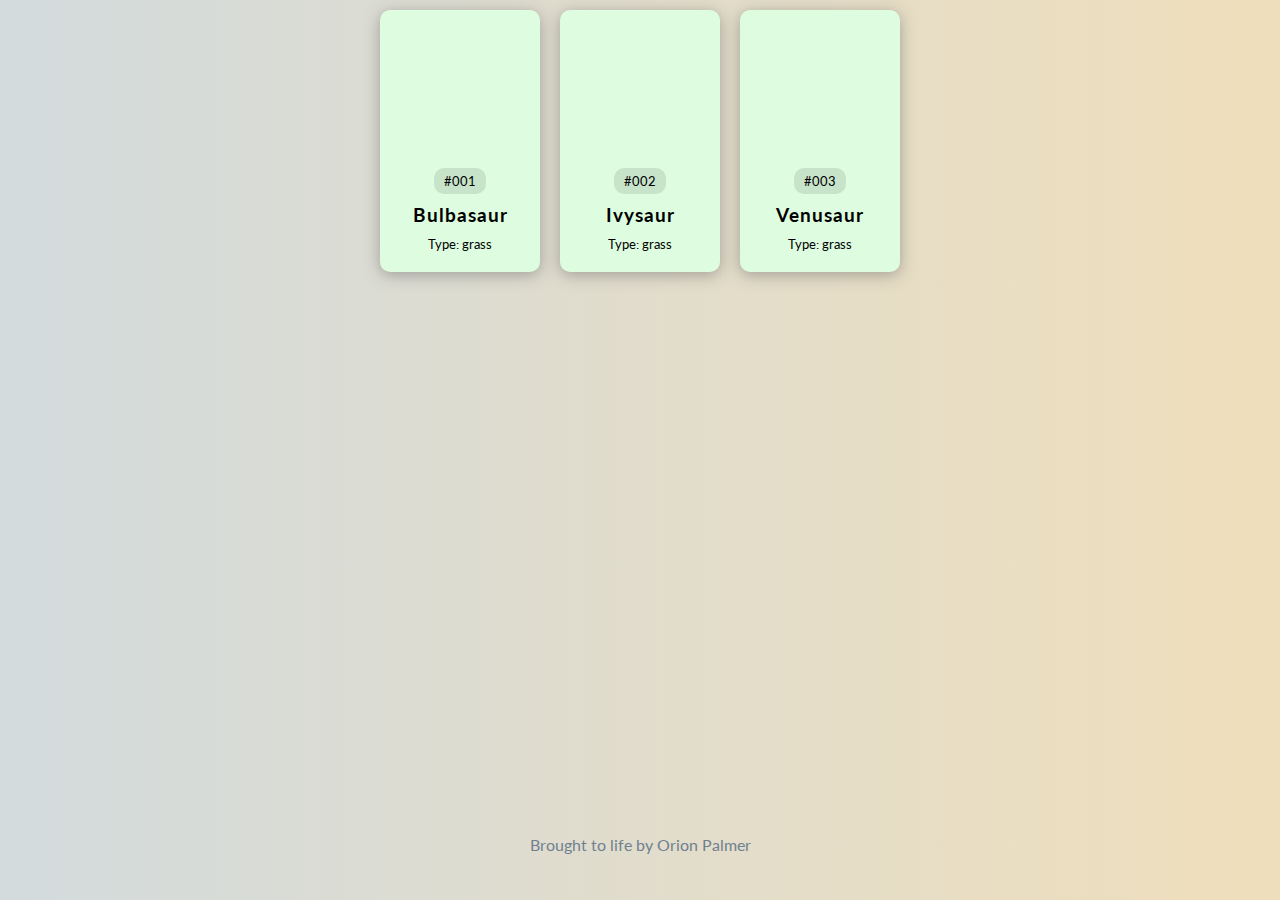
==== hardcode.html @ d0fdd6ea "Files uploaded" ====
<!DOCTYPE html>
<html lang="en">

<head>
    <meta charset="UTF-8">
    <meta http-equiv="X-UA-Compatible" content="IE=edge">
    <meta name="viewport" content="width=device-width, initial-scale=1.0">
    <link rel="stylesheet" href="styles.css">
    <title>Pokedex</title>
</head>

<body>
    <div class="poke-contianer" id="poke-container">
        <div class="pokemon" style="background-color: rgb(222,253,224)">
            <div class="img-container">
                <img src="https://raw.githubusercontent.com/PokeAPI/sprites/master/sprites/pokemon/other/dream-world/27.svg" alt="">
            </div>
            <div class="info">
                <span class="number">#001</span>
                <h3 class="name">Bulbasaur</h3>
                <small class="type">Type: <span>grass</span></small>
            </div>
        </div>
        <div class="pokemon" style="background-color: rgb(222,253,224)">
            <div class="img-container">
                <img src="https://raw.githubusercontent.com/PokeAPI/sprites/master/sprites/pokemon/other/dream-world/1.svg" alt="">
            </div>
            <div class="info">
                <span class="number">#002</span>
                <h3 class="name">Ivysaur</h3>
                <small class="type">Type: <span>grass</span></small>
            </div>
        </div>
        <div class="pokemon" style="background-color: rgb(222,253,224)">
            <div class="img-container">
                <img src="https://raw.githubusercontent.com/PokeAPI/sprites/master/sprites/pokemon/other/dream-world/28.svg" alt="">
            </div>
            <div class="info">
                <span class="number">#003</span>
                <h3 class="name">Venusaur</h3>
                <small class="type">Type: <span>grass</span></small>
            </div>
        </div>
    </div>

    <!-- Design inspired by this Dribbble shot: https://dribbble.com/shots/5611109--Pokemon -->
    <script src="script.js"></script>
</body>

<footer>
    <p>Brought to life by Orion Palmer</p>
</footer>

</html>
---- styles.css ----
@import url('https://fonts.googleapis.com/css2?family=Lato:wght@300;400&display=swap');
* {
    box-sizing: border-box;
}

body {
    font-family: 'Lato', sans-serif;
    background: #efefbb;
    background: linear-gradient(to right, #d3dbdd, #efdebb);
    display: flex;
    flex-direction: column;
    align-items: center;
    justify-content: center;
    margin: 0;
}

h1 {
    letter-spacing: 3px;
}

#poke-container {
    display: flex;
    flex-wrap: wrap;
    align-items: space-between;
    justify-content: center;
    margin: 0 auto;
    max-width: 1200px;
}

.pokemon {
    background-color: #eee;
    border-radius: 10px;
    box-shadow: 0 3px 15px rgba(100,100,100,0.5);
    margin: 10px;
    padding: 20px;
    text-align: center;
}

.pokemon .img-container {
    background-color: (255, 255, 255, 0.6);
    border-radius: 50%;
    width: 120px;
    height: 120px;
    text-align: center;
}

.pokemon .img-container img {
    max-width: 80%;
    margin-top: 20px;
}

.pokemon .info {
    margin-top: 20px;
}

.pokemon .info .number {
    background-color: rgba(0,0,0,0.1);
    padding: 5px 10px;
    border-radius: 10px;
    font-size: 0.8em;
}

.pokemon .info .name {
    margin: 15px 0 7px;
    letter-spacing: 1px;
}

footer {
    color: slategray;
    width: 100%;
    position: absolute;
    text-align: center;
    bottom: 30px;
    z-index: -1;
}
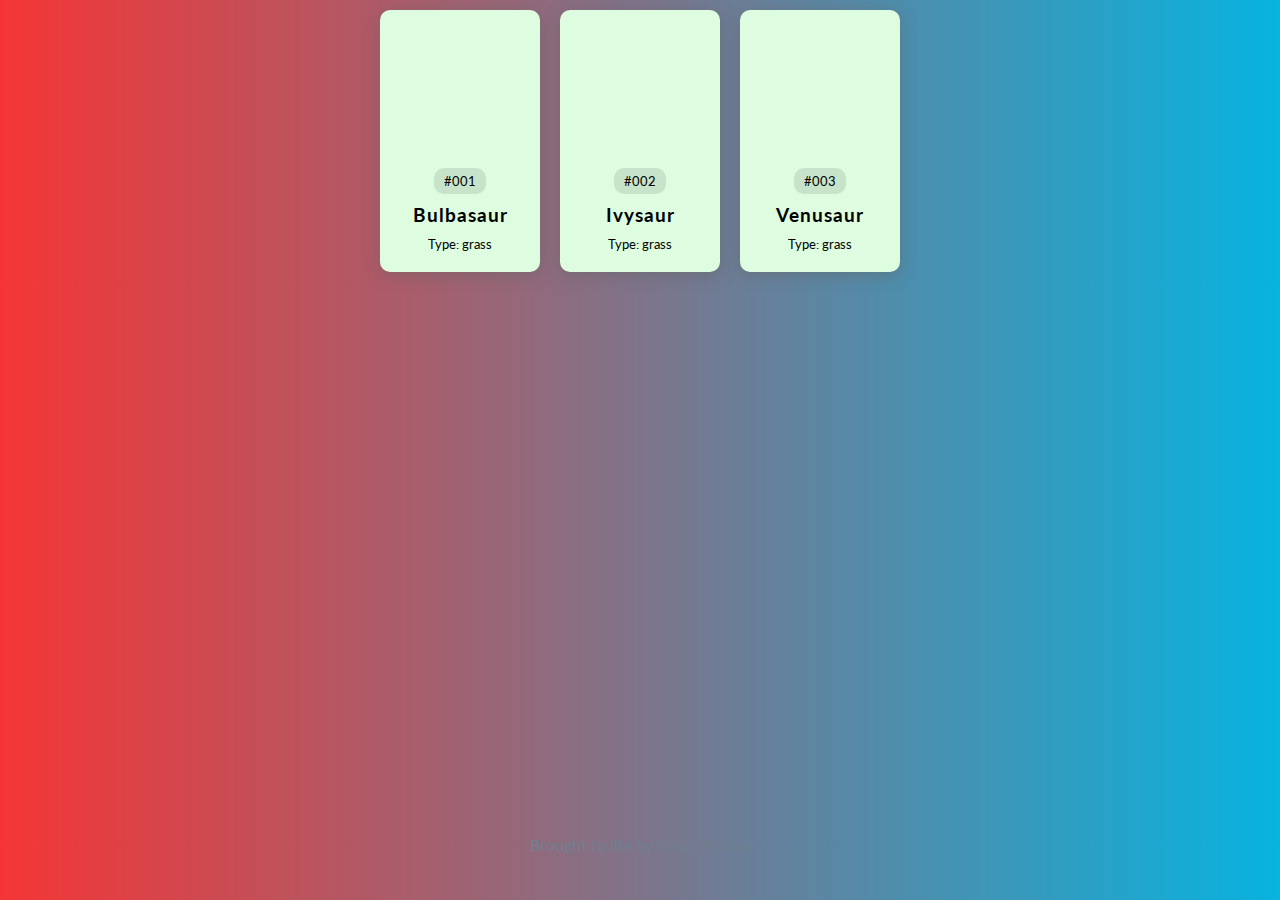
==== commit 09c2990d: "Uploaded First Draft" ====
--- a/hardcode.html
+++ b/hardcode.html
@@ -10,7 +10,7 @@
 </head>
 
 <body>
-    <div class="poke-contianer" id="poke-container">
+    <div class="poke-container" id="poke-container">
         <div class="pokemon" style="background-color: rgb(222,253,224)">
             <div class="img-container">
                 <img src="https://raw.githubusercontent.com/PokeAPI/sprites/master/sprites/pokemon/other/dream-world/27.svg" alt="">
--- a/styles.css
+++ b/styles.css
@@ -6,12 +6,16 @@
 body {
     font-family: 'Lato', sans-serif;
     background: #efefbb;
-    background: linear-gradient(to right, #d3dbdd, #efdebb);
+    background: linear-gradient(to right,#f53535, #07b3df);
     display: flex;
     flex-direction: column;
     align-items: center;
     justify-content: center;
     margin: 0;
+}
+
+#hero {
+    margin: 3rem;
 }
 
 h1 {
